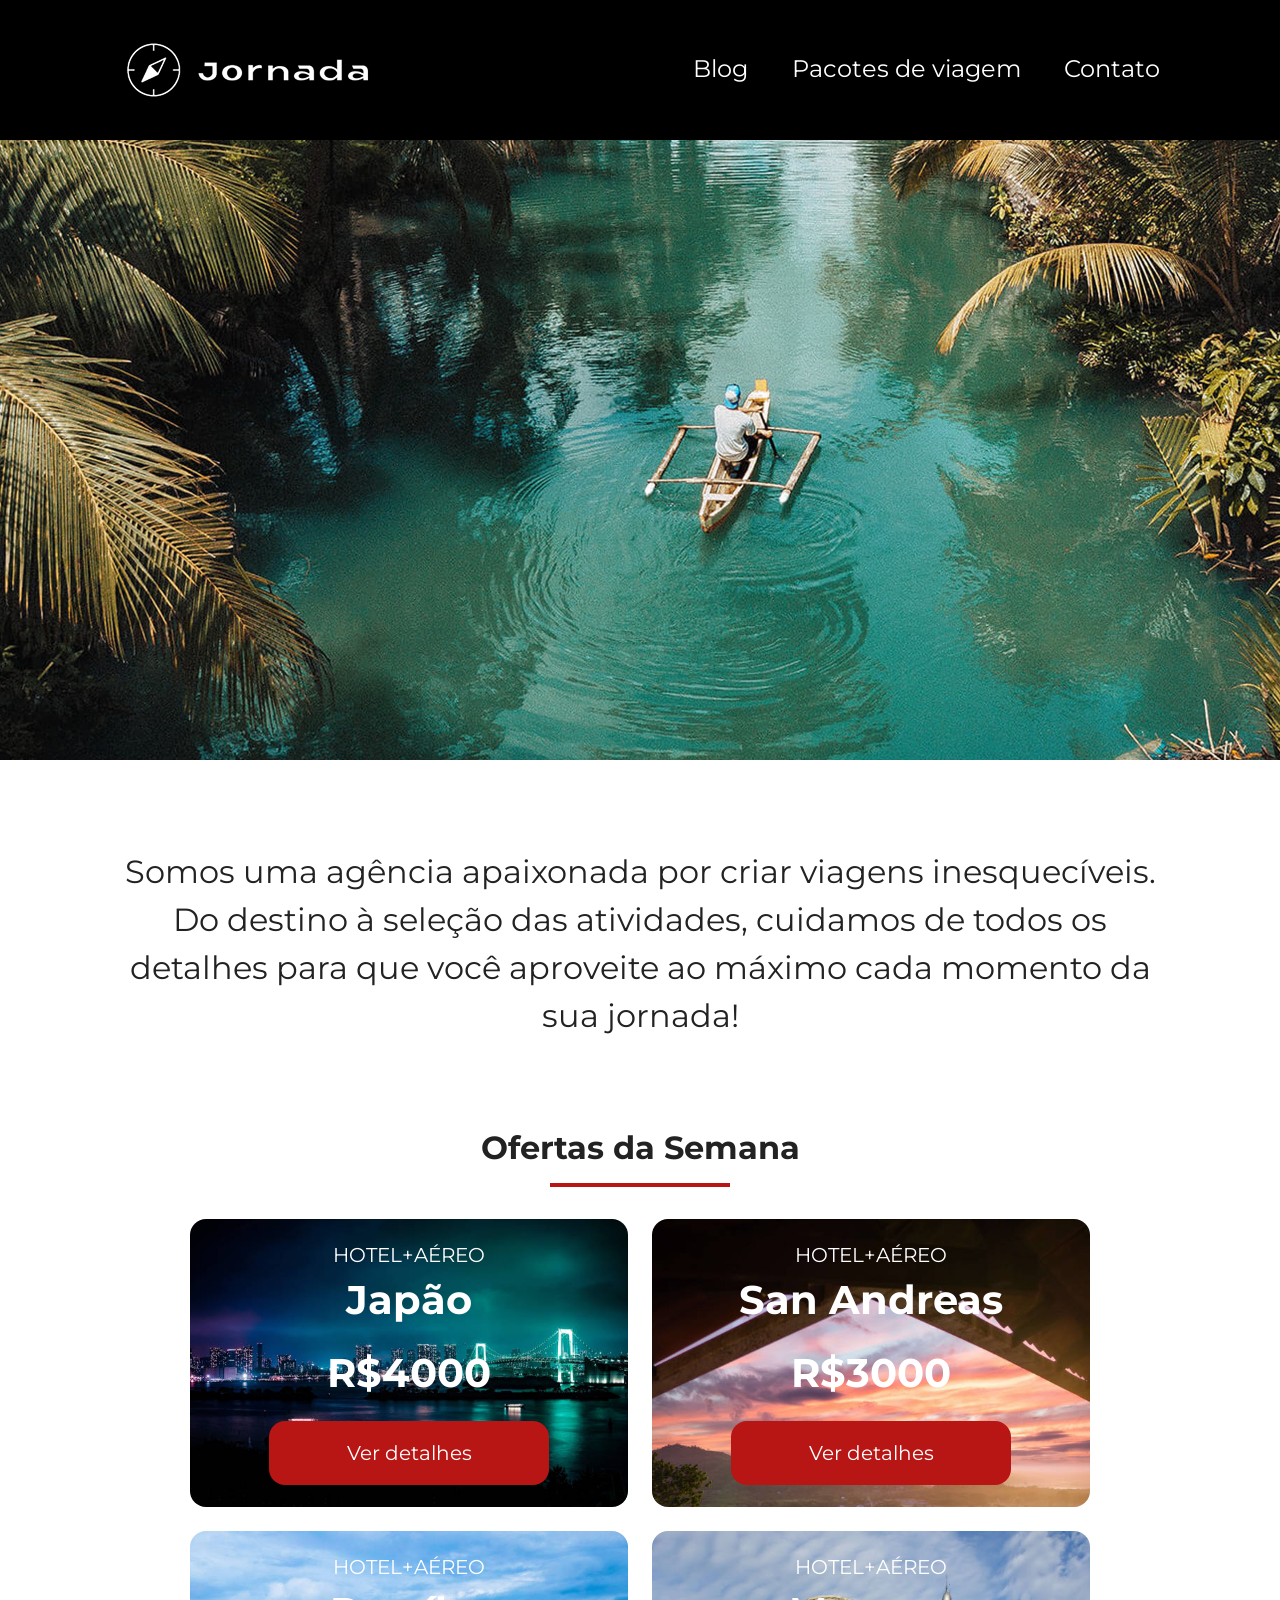
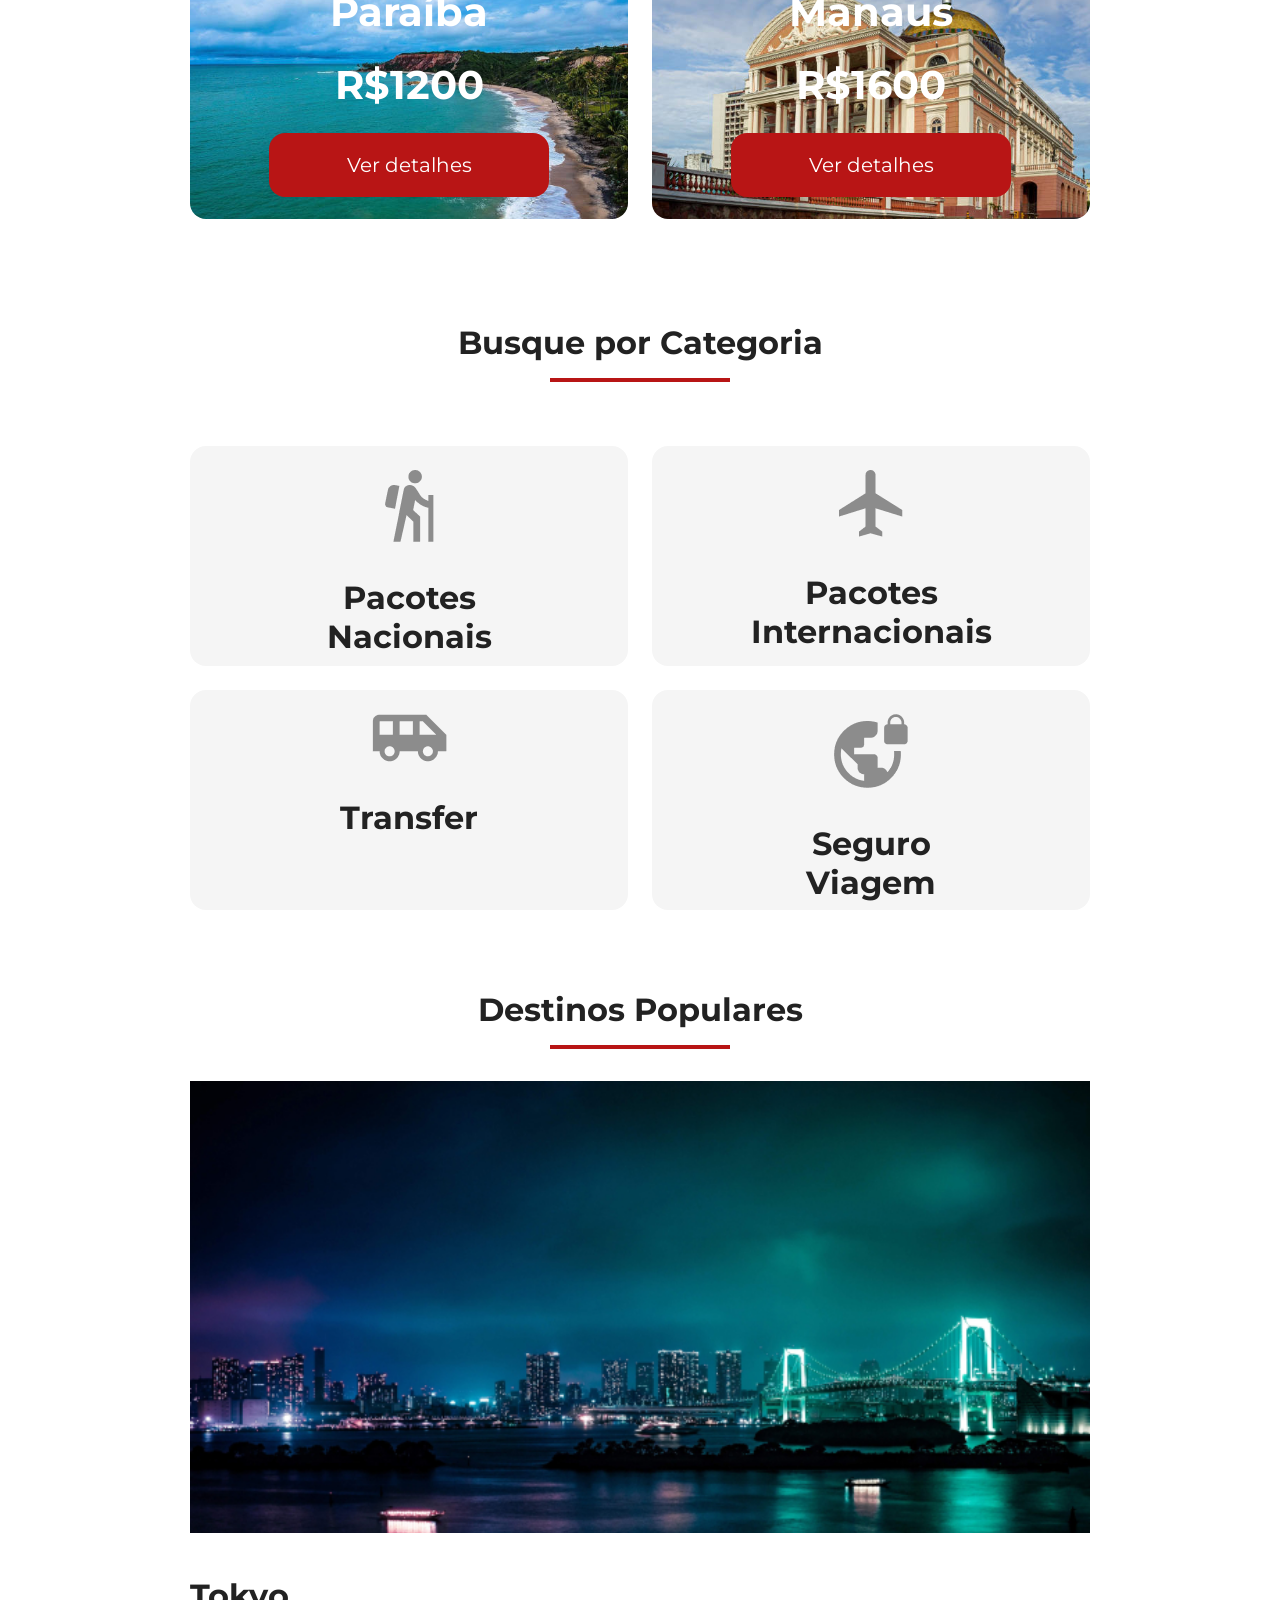
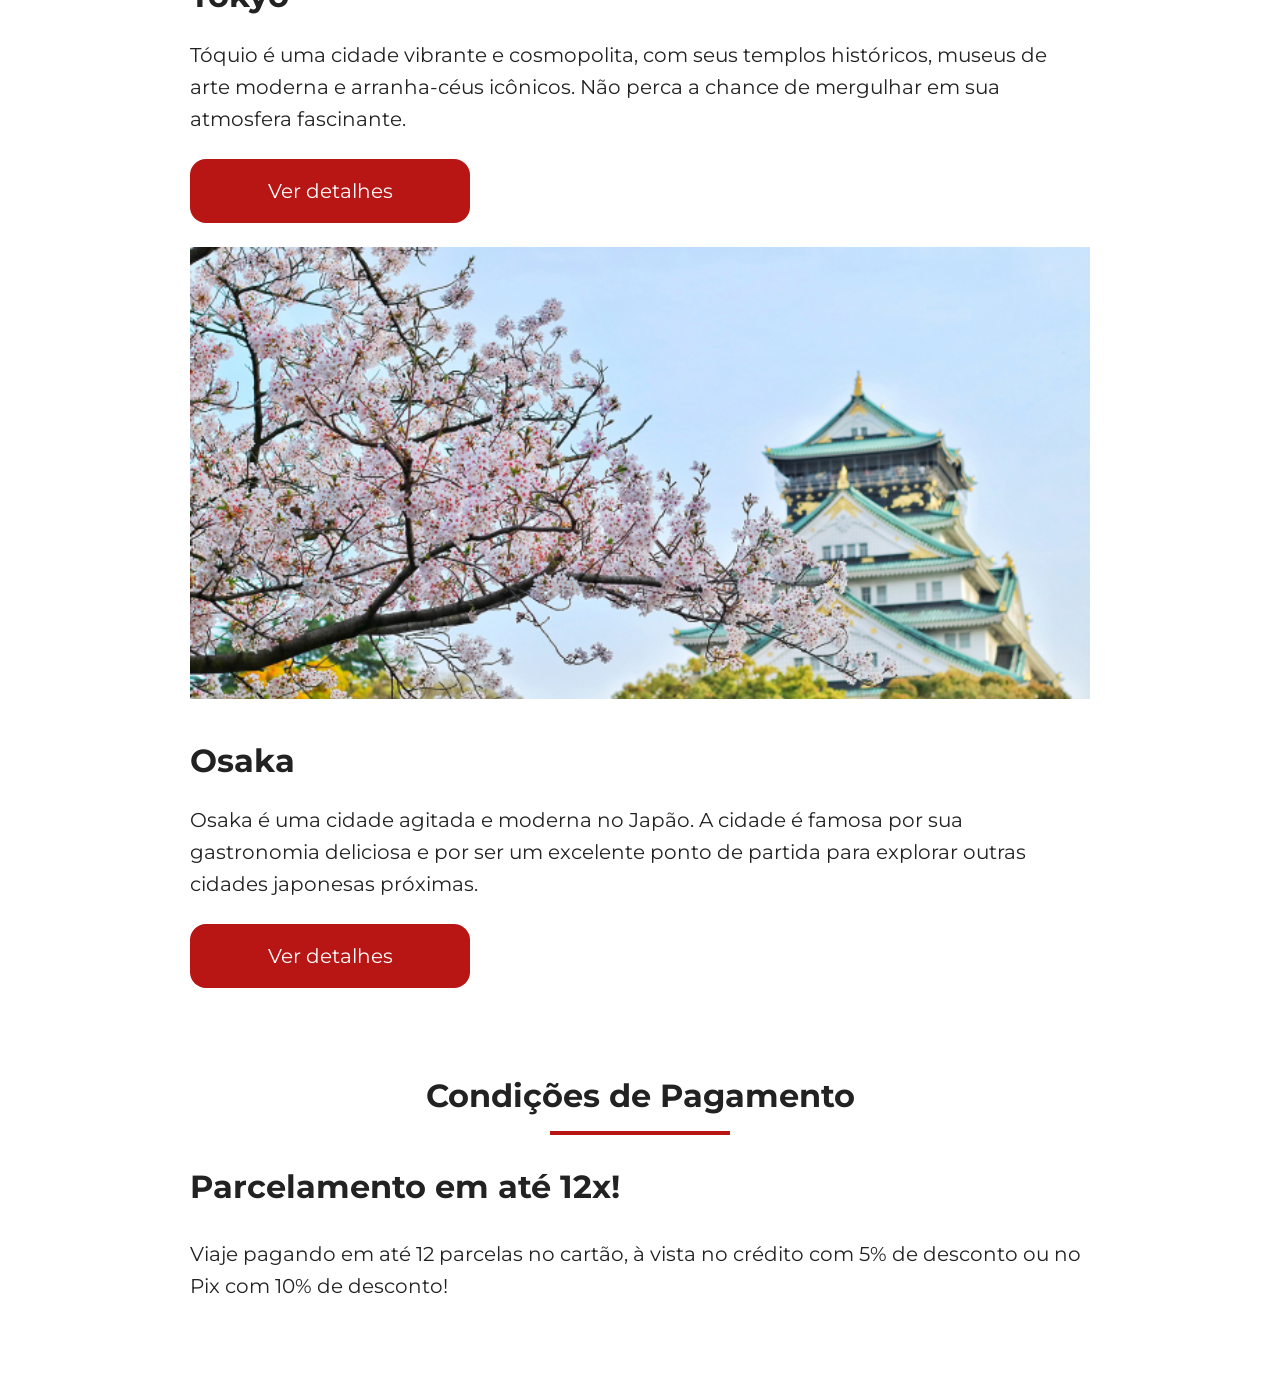
==== index.html @ 2c7a6c92 "adiciona image gallery no css" ====
<!doctype html>
<html lang="pt-BR">
  <head>
    <meta charset="UTF-8" />
    <meta name="viewport" content="width=device-width, initial-scale=1.0" />
    <link rel="stylesheet" href="css/style.css" />
    <title>Jornada Viagens</title>
  </head>
  <body>
    <header class="main-header">
      <a class="logo" href="index.html" title="volta para página inicial">
        <img
          class="img-mobile"
          src="img/bussula-jornada-branca.png"
          alt="Bussula do logo Jornada Viagens na cor branca"
        />
        <img
          class="img-desktop"
          src="img/bussula-texto-jornada-branca.png"
          alt="Logo Jornada Viagens na cor branca"
        />
      </a>
      <div class="navegation-menu">
        <label for="menu">
          <img src="img/menu.png" alt="menu" />
        </label>
        <input type="checkbox" id="menu" hidden />
        <nav>
          <ul class="list-links">
            <li>
              <a href="Blog.html" target="_blank" title="Acessar Blog">Blog</a>
            </li>
            <li>
              <a
                href="Pacotes.html"
                target="_blank"
                title="Acessar Pacotes de viagem"
                >Pacotes de viagem</a
              >
            </li>
            <li>
              <a href="Contato.html" target="_blank" title="Acessar Contato"
                >Contato</a
              >
            </li>
          </ul>
        </nav>
      </div>
    </header>
    <section class="hero">
      <div class="hero-img"></div>
      <h2>
        Somos uma agência apaixonada por criar viagens inesquecíveis. Do destino à seleção das atividades, cuidamos de todos os detalhes para que você aproveite ao máximo cada momento da sua jornada!
      </h2>
    </section>
    <section class="offers">
      <div class="section-title">
        <h2>Ofertas da Semana</h2>
        <hr />
      </div>
      <div class="offers-cards">
       <article class="card japao">
          <header>
            <p>HOTEL+AÉREO</p>
            <h3>Japão <br> 
              <span>R$4000</span>
            </h3>
          </header>
          <footer>
            <a href="#" class="button">Ver detalhes</a>
          </footer>
        </article> <article class="card san-andreas">
          <header>
            <p>HOTEL+AÉREO</p>
            <h3>San Andreas <br> 
              <span>R$3000</span>
            </h3>
          </header>  
          <footer>
            <a href="#" class="button">Ver detalhes</a>
          </footer>
        </article>

        <article class="card paraiba">
          <header>
            <p>HOTEL+AÉREO</p>
            <h3>Paraíba <br> 
              <span>R$1200</span>
            </h3>
          </header>
          <footer>
            <a href="#" class="button">Ver detalhes</a>
          </footer>
        </article>

        <article class="card manaus">  
          <header>
            <p>HOTEL+AÉREO</p>
            <h3>Manaus <br> 
              <span>R$1600</span>
            </h3>
          </header>
          <footer>
            <a href="#" class="button">Ver detalhes</a>
          </footer>
        </article>
      </div>
    </section>
    <section class="categories">
      <div class="section-title">
        <h2>Busque por Categoria</h2>
        <hr />
      </div>
      <div class="categories-cards">
        <a class="card" href="#" target="_blank" title="Busque pela categoria pacotes nacionais">
          <img src="img/icone-caminhada.png" alt="icone de uma pessoa fazendo caminhada" />
          <h3 class="content-title">Pacotes <br /> Nacionais</h3>
        </a>
        
        <a class="card" href="#" target="_blank" title="Busque pela categoria pacotes internacionais">
          <img src="img/ícone - aviao.png" alt="icone de um avião" />
          <h3 class="content-title">Pacotes <br /> Internacionais</h3>
        </a>

        <a class="card" href="#" target="_blank" title="Busque pela categoria de Transfer">
          <img src="img/icone-onibus.png" alt="icone de um onibus" />
          <h3 class="content-title">Transfer</h3>
        </a>

        <a class="card" href="#" target="_blank" title="Busque pela categoria de Seguro Viagem">
          <img src="img/icone-planeta.png" alt="icone de um planeta" />
          <h3 class="content-title">Seguro <br /> Viagem</h3>
        </a>
   
      </div>
    </section>
    <section class="destinations">
      <div class="section-title">
        <h2>Destinos Populares</h2>
        <hr />
      </div>
      <div class="destination-items">
        <article class="item tokyo">
          <header>
            <div class="img-item"></div>
            <h4 class="content-title">Tokyo</h4>
          </header>
          <p class="content-text">Tóquio é uma cidade vibrante e cosmopolita, com seus templos históricos, museus de arte moderna e arranha-céus icônicos. Não perca a chance de mergulhar em sua atmosfera fascinante.</p>
          <footer>
            <a href="#" class="button" target="_blank" title="Veja mais detalhes do destino Tokyo">Ver detalhes</a>
          </footer>
        </article>
        <article class="item osaka">
          <header>
            <div class="img-item"></div>
            <h4 class="content-title">Osaka</h4>
          </header>
          <p class="content-text">Osaka é uma cidade agitada e moderna no Japão. A cidade é famosa por sua gastronomia deliciosa e por ser um excelente ponto de partida para explorar outras cidades japonesas próximas.</p>
          <footer>
            <a href="#" class="button" target="_blank" title="Veja mais detalhes do destino Osaka">Ver detalhes</a>
          </footer>
        </article>
      </div>
    </section>
    <section class="Payments">
      <div class="section-title">
        <h2>Condições de Pagamento</h2>
        <hr />
      </div>
      <div class="text-content">
        <h3 class="content-title">Parcelamento em até 12x!</h3>
        <p class="content-text">Viaje pagando em até 12 parcelas no cartão, à vista no crédito com 5% de desconto ou no Pix com 10% de desconto! </p>
      </div>
      <div class="image-gallery">
        <div class="image bag"></div>
        <div class="image passport"></div>
        <div class="image person colspan-2"></div>
      </div>
    </section>
  </body>
</html>
---- css/style.css ----
@import url(global.css);
@import url(header.css);
@import url(hero.css);
@import url(offers.css);
@import url(categories.css);
@import url(destinations.css);
@import url(Payments.css);
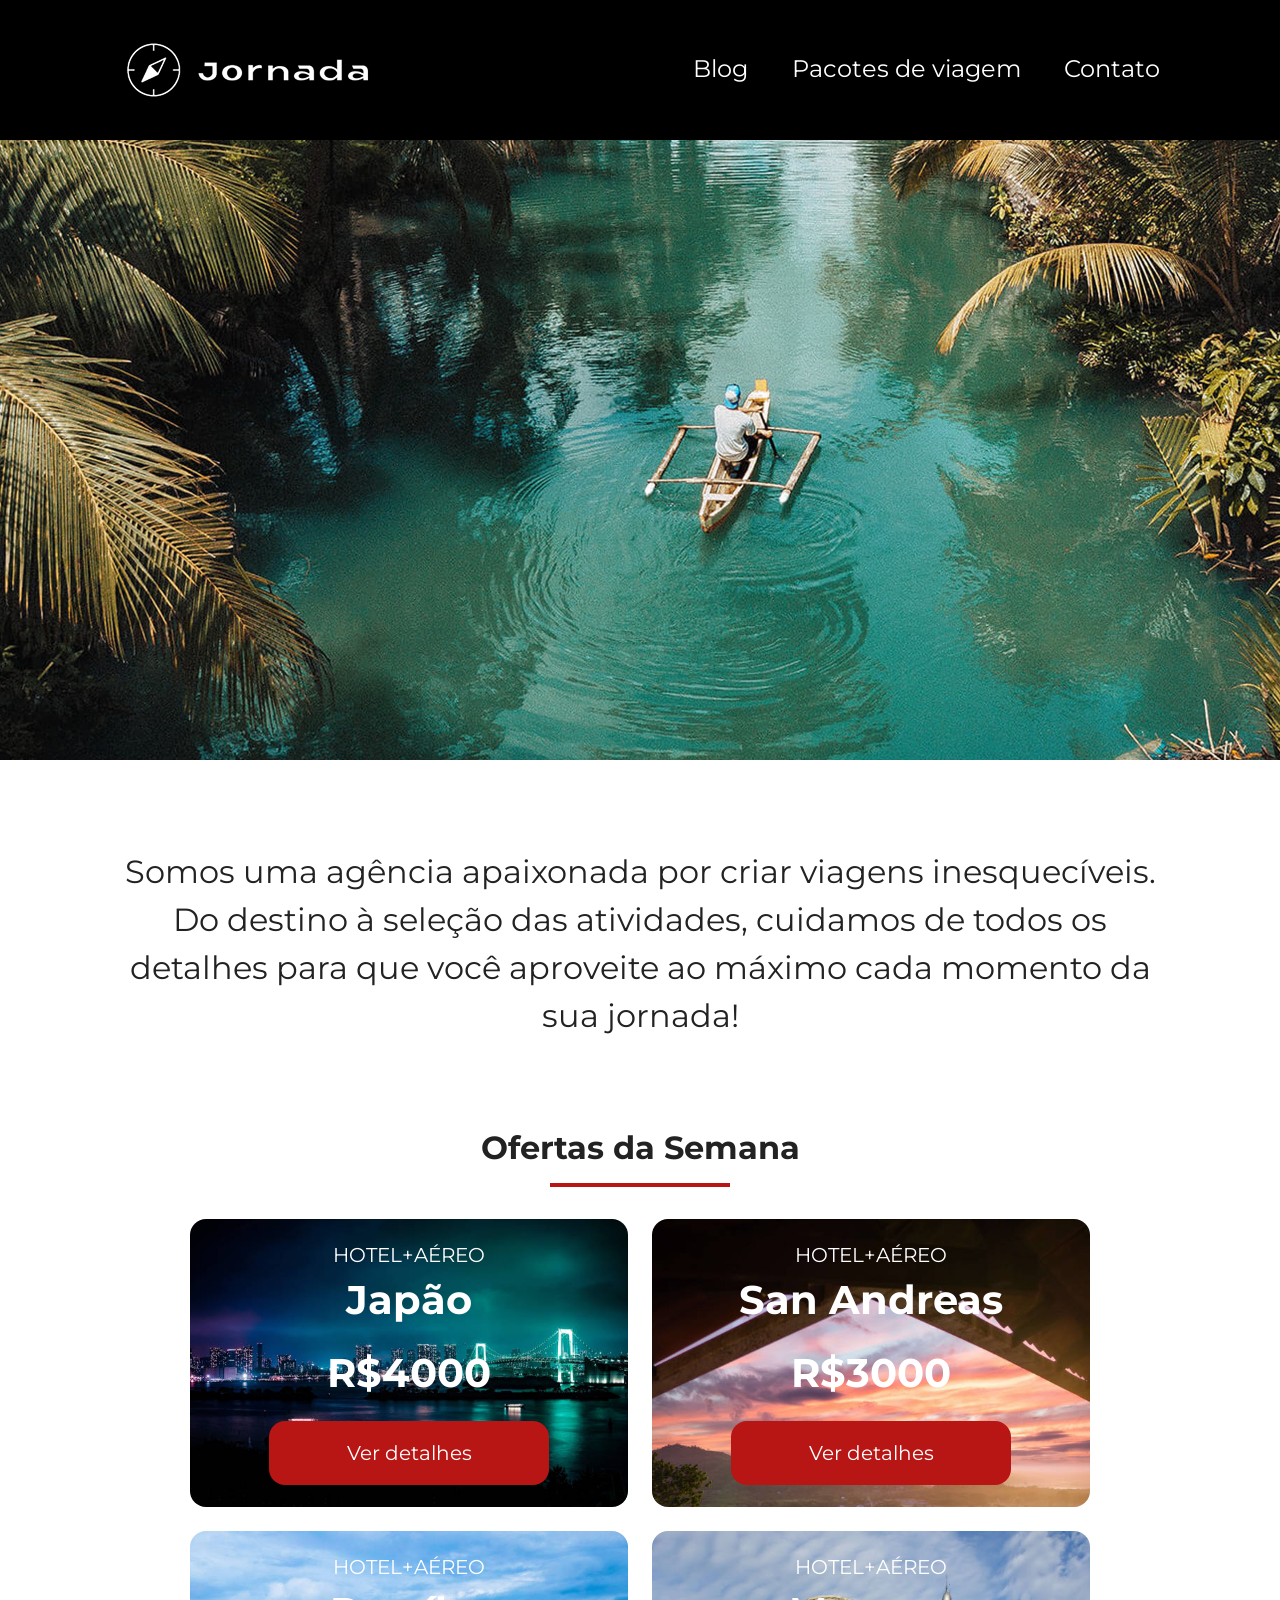
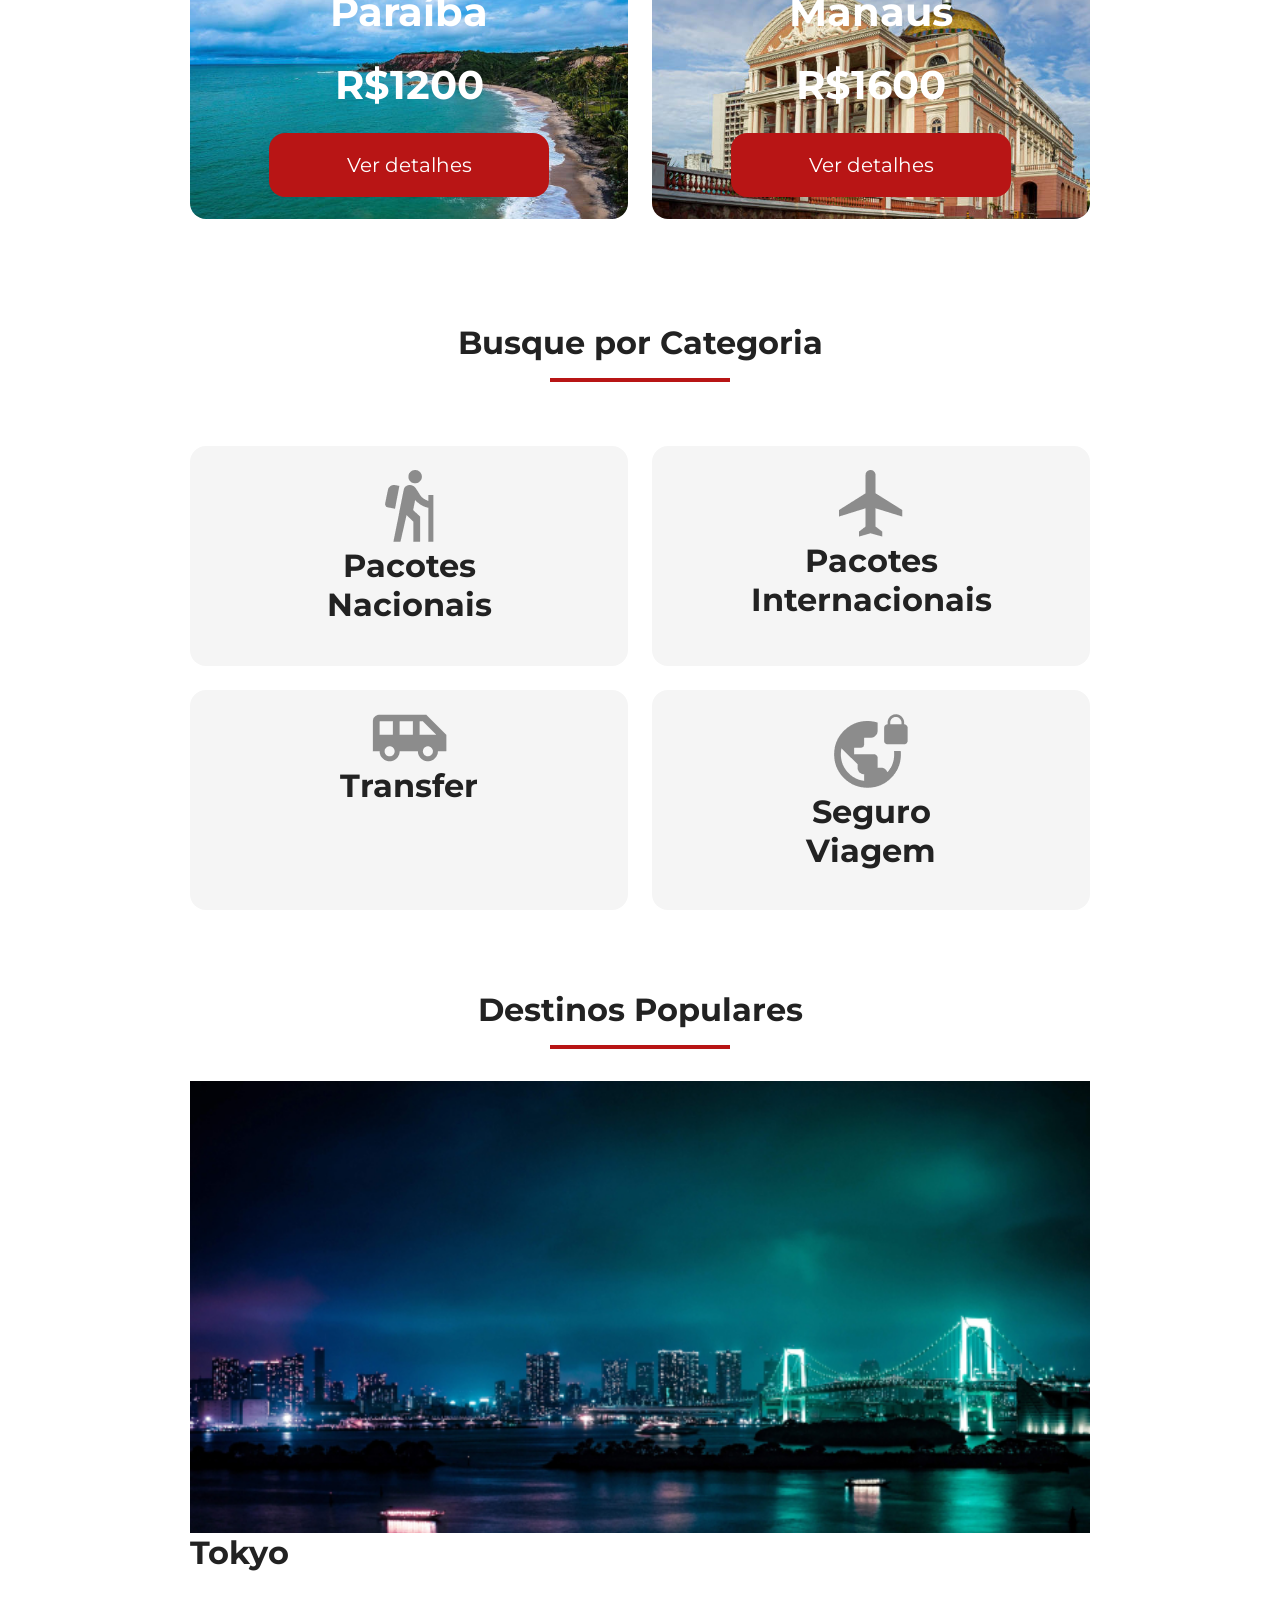
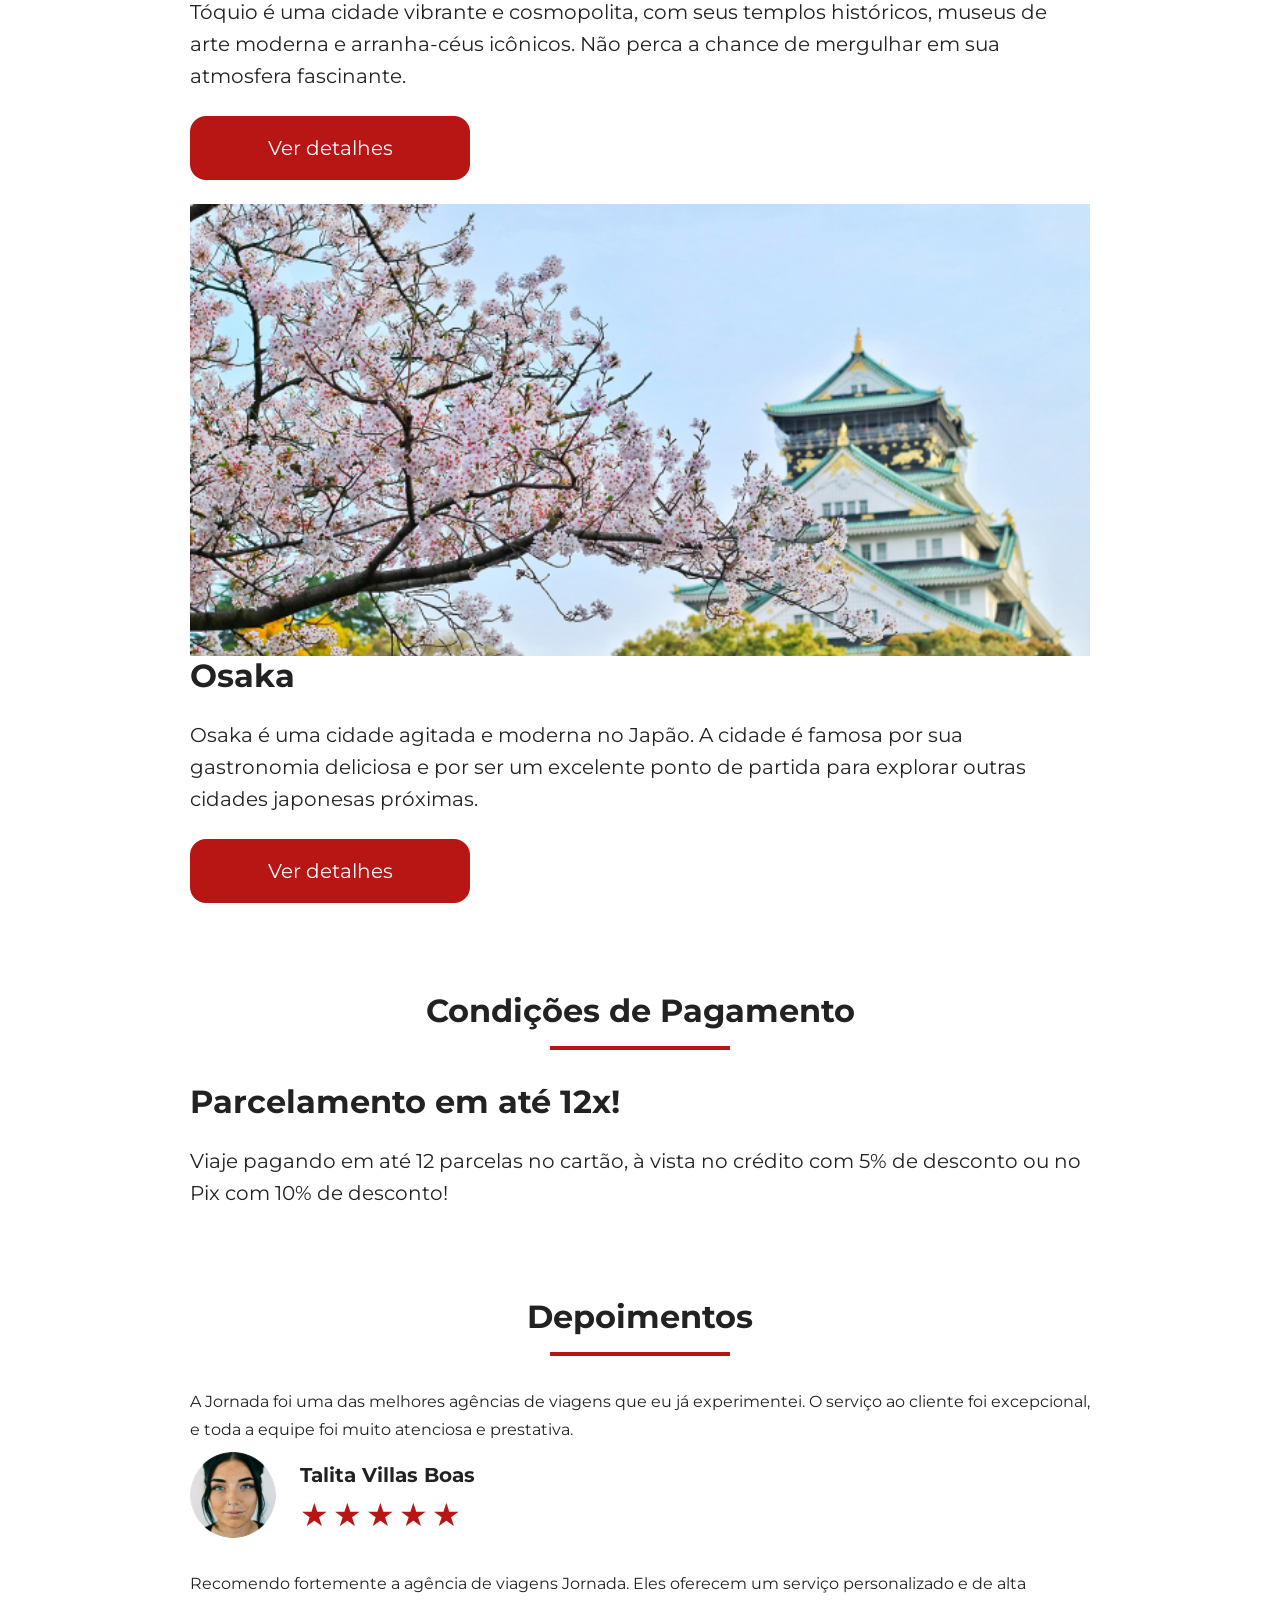
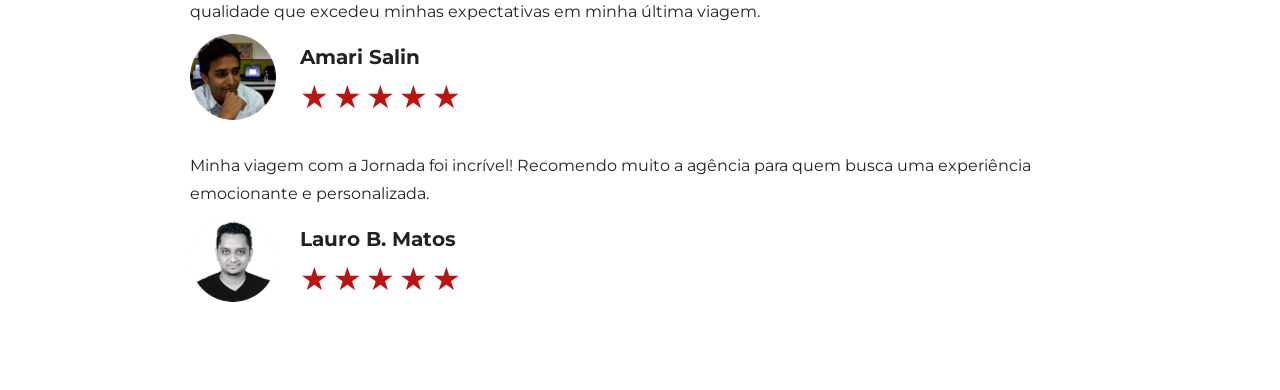
==== commit 69cf1f11: "finaliza estilo do mobile" ====
--- a/index.html
+++ b/index.html
@@ -50,7 +50,9 @@
     <section class="hero">
       <div class="hero-img"></div>
       <h2>
-        Somos uma agência apaixonada por criar viagens inesquecíveis. Do destino à seleção das atividades, cuidamos de todos os detalhes para que você aproveite ao máximo cada momento da sua jornada!
+        Somos uma agência apaixonada por criar viagens inesquecíveis. Do destino
+        à seleção das atividades, cuidamos de todos os detalhes para que você
+        aproveite ao máximo cada momento da sua jornada!
       </h2>
     </section>
     <section class="offers">
@@ -59,23 +61,26 @@
         <hr />
       </div>
       <div class="offers-cards">
-       <article class="card japao">
+        <article class="card japao">
           <header>
             <p>HOTEL+AÉREO</p>
-            <h3>Japão <br> 
+            <h3>
+              Japão <br />
               <span>R$4000</span>
             </h3>
           </header>
           <footer>
             <a href="#" class="button">Ver detalhes</a>
           </footer>
-        </article> <article class="card san-andreas">
+        </article>
+        <article class="card san-andreas">
           <header>
             <p>HOTEL+AÉREO</p>
-            <h3>San Andreas <br> 
+            <h3>
+              San Andreas <br />
               <span>R$3000</span>
             </h3>
-          </header>  
+          </header>
           <footer>
             <a href="#" class="button">Ver detalhes</a>
           </footer>
@@ -84,7 +89,8 @@
         <article class="card paraiba">
           <header>
             <p>HOTEL+AÉREO</p>
-            <h3>Paraíba <br> 
+            <h3>
+              Paraíba <br />
               <span>R$1200</span>
             </h3>
           </header>
@@ -93,10 +99,11 @@
           </footer>
         </article>
 
-        <article class="card manaus">  
+        <article class="card manaus">
           <header>
             <p>HOTEL+AÉREO</p>
-            <h3>Manaus <br> 
+            <h3>
+              Manaus <br />
               <span>R$1600</span>
             </h3>
           </header>
@@ -112,26 +119,57 @@
         <hr />
       </div>
       <div class="categories-cards">
-        <a class="card" href="#" target="_blank" title="Busque pela categoria pacotes nacionais">
-          <img src="img/icone-caminhada.png" alt="icone de uma pessoa fazendo caminhada" />
-          <h3 class="content-title">Pacotes <br /> Nacionais</h3>
+        <a
+          class="card"
+          href="#"
+          target="_blank"
+          title="Busque pela categoria pacotes nacionais"
+        >
+          <img
+            src="img/icone-caminhada.png"
+            alt="icone de uma pessoa fazendo caminhada"
+          />
+          <h3 class="content-title">
+            Pacotes <br />
+            Nacionais
+          </h3>
         </a>
-        
-        <a class="card" href="#" target="_blank" title="Busque pela categoria pacotes internacionais">
+
+        <a
+          class="card"
+          href="#"
+          target="_blank"
+          title="Busque pela categoria pacotes internacionais"
+        >
           <img src="img/ícone - aviao.png" alt="icone de um avião" />
-          <h3 class="content-title">Pacotes <br /> Internacionais</h3>
+          <h3 class="content-title">
+            Pacotes <br />
+            Internacionais
+          </h3>
         </a>
 
-        <a class="card" href="#" target="_blank" title="Busque pela categoria de Transfer">
+        <a
+          class="card"
+          href="#"
+          target="_blank"
+          title="Busque pela categoria de Transfer"
+        >
           <img src="img/icone-onibus.png" alt="icone de um onibus" />
           <h3 class="content-title">Transfer</h3>
         </a>
 
-        <a class="card" href="#" target="_blank" title="Busque pela categoria de Seguro Viagem">
+        <a
+          class="card"
+          href="#"
+          target="_blank"
+          title="Busque pela categoria de Seguro Viagem"
+        >
           <img src="img/icone-planeta.png" alt="icone de um planeta" />
-          <h3 class="content-title">Seguro <br /> Viagem</h3>
+          <h3 class="content-title">
+            Seguro <br />
+            Viagem
+          </h3>
         </a>
-   
       </div>
     </section>
     <section class="destinations">
@@ -145,9 +183,19 @@
             <div class="img-item"></div>
             <h4 class="content-title">Tokyo</h4>
           </header>
-          <p class="content-text">Tóquio é uma cidade vibrante e cosmopolita, com seus templos históricos, museus de arte moderna e arranha-céus icônicos. Não perca a chance de mergulhar em sua atmosfera fascinante.</p>
-          <footer>
-            <a href="#" class="button" target="_blank" title="Veja mais detalhes do destino Tokyo">Ver detalhes</a>
+          <p class="content-text">
+            Tóquio é uma cidade vibrante e cosmopolita, com seus templos
+            históricos, museus de arte moderna e arranha-céus icônicos. Não
+            perca a chance de mergulhar em sua atmosfera fascinante.
+          </p>
+          <footer>
+            <a
+              href="#"
+              class="button"
+              target="_blank"
+              title="Veja mais detalhes do destino Tokyo"
+              >Ver detalhes</a
+            >
           </footer>
         </article>
         <article class="item osaka">
@@ -155,26 +203,103 @@
             <div class="img-item"></div>
             <h4 class="content-title">Osaka</h4>
           </header>
-          <p class="content-text">Osaka é uma cidade agitada e moderna no Japão. A cidade é famosa por sua gastronomia deliciosa e por ser um excelente ponto de partida para explorar outras cidades japonesas próximas.</p>
-          <footer>
-            <a href="#" class="button" target="_blank" title="Veja mais detalhes do destino Osaka">Ver detalhes</a>
-          </footer>
-        </article>
-      </div>
-    </section>
-    <section class="Payments">
+          <p class="content-text">
+            Osaka é uma cidade agitada e moderna no Japão. A cidade é famosa por
+            sua gastronomia deliciosa e por ser um excelente ponto de partida
+            para explorar outras cidades japonesas próximas.
+          </p>
+          <footer>
+            <a
+              href="#"
+              class="button"
+              target="_blank"
+              title="Veja mais detalhes do destino Osaka"
+              >Ver detalhes</a
+            >
+          </footer>
+        </article>
+      </div>
+    </section>
+    <section class="payments">
       <div class="section-title">
         <h2>Condições de Pagamento</h2>
         <hr />
       </div>
-      <div class="text-content">
-        <h3 class="content-title">Parcelamento em até 12x!</h3>
-        <p class="content-text">Viaje pagando em até 12 parcelas no cartão, à vista no crédito com 5% de desconto ou no Pix com 10% de desconto! </p>
-      </div>
-      <div class="image-gallery">
-        <div class="image bag"></div>
-        <div class="image passport"></div>
-        <div class="image person colspan-2"></div>
+      <div class="content-container">
+        <div class="text-content">
+          <h3 class="content-title">Parcelamento em até 12x!</h3>
+          <p class="content-text">
+            Viaje pagando em até 12 parcelas no cartão, à vista no crédito com
+            5% de desconto ou no Pix com 10% de desconto!
+          </p>
+        </div>
+        <div class="image-gallery">
+          <div class="image bag"></div>
+          <div class="image passport"></div>
+          <div class="image person colspan-2"></div>
+        </div>
+      </div>
+    </section>
+    <section class="Testimonials">
+      <div class="section-title">
+          <h2>Depoimentos</h2>
+          <hr />
+      </div>
+      <div class="testimonial-container">
+        <article>
+          <header>
+            <p>A Jornada foi uma das melhores agências de viagens que eu já experimentei. O serviço ao cliente foi excepcional, e toda a equipe foi muito atenciosa e prestativa.</p>
+          </header>
+          <footer>
+            <img src="img/avatar-talita.png" alt="imagem de perfil da cliente Talita Villas Boas">
+            <div class="profile-content">
+              <h4>Talita Villas Boas</h4>
+              <div class="rating">
+                <span class="star">★</span>
+                <span class="star">★</span>
+                <span class="star">★</span>
+                <span class="star">★</span>
+                <span class="star">★</span>
+              </div>
+            </div>
+          </footer>
+        </article>
+        <article>
+          <header>
+            <p>Recomendo fortemente a agência de viagens Jornada. Eles oferecem um serviço personalizado e de alta qualidade que excedeu minhas expectativas em minha última viagem.</p>
+          </header>
+          <footer>
+            <img src="img/avatar-amari.png" alt="imagem de perfil da cliente Amari Salin">
+            <div class="profile-content">
+              <h4>Amari Salin</h4>
+              <div class="rating">
+                <span class="star">★</span>
+                <span class="star">★</span>
+                <span class="star">★</span>
+                <span class="star">★</span>
+                <span class="star">★</span>
+              </div>
+            </div>
+          </footer>
+        </article>
+        <article>
+          <header>
+            <p>Minha viagem com a Jornada foi incrível! Recomendo muito a agência para quem busca uma experiência emocionante e personalizada.</p>
+          </header>
+          <footer>
+            <img src="img/avatar-lauro.png" alt="imagem de perfil da cliente Lauro B. Matos">
+            <div class="profile-content">
+              <h4>Lauro B. Matos</h4>
+              <div class="rating">
+                <span class="star">★</span>
+                <span class="star">★</span>
+                <span class="star">★</span>
+                <span class="star">★</span>
+                <span class="star">★</span>
+              </div>
+            </div>
+          </footer>
+        </article>
       </div>
     </section>
   </body>
--- a/css/style.css
+++ b/css/style.css
@@ -4,4 +4,5 @@
 @import url(offers.css);
 @import url(categories.css);
 @import url(destinations.css);
-@import url(Payments.css);+@import url(Payments.css);
+@import url(testimonial.css);
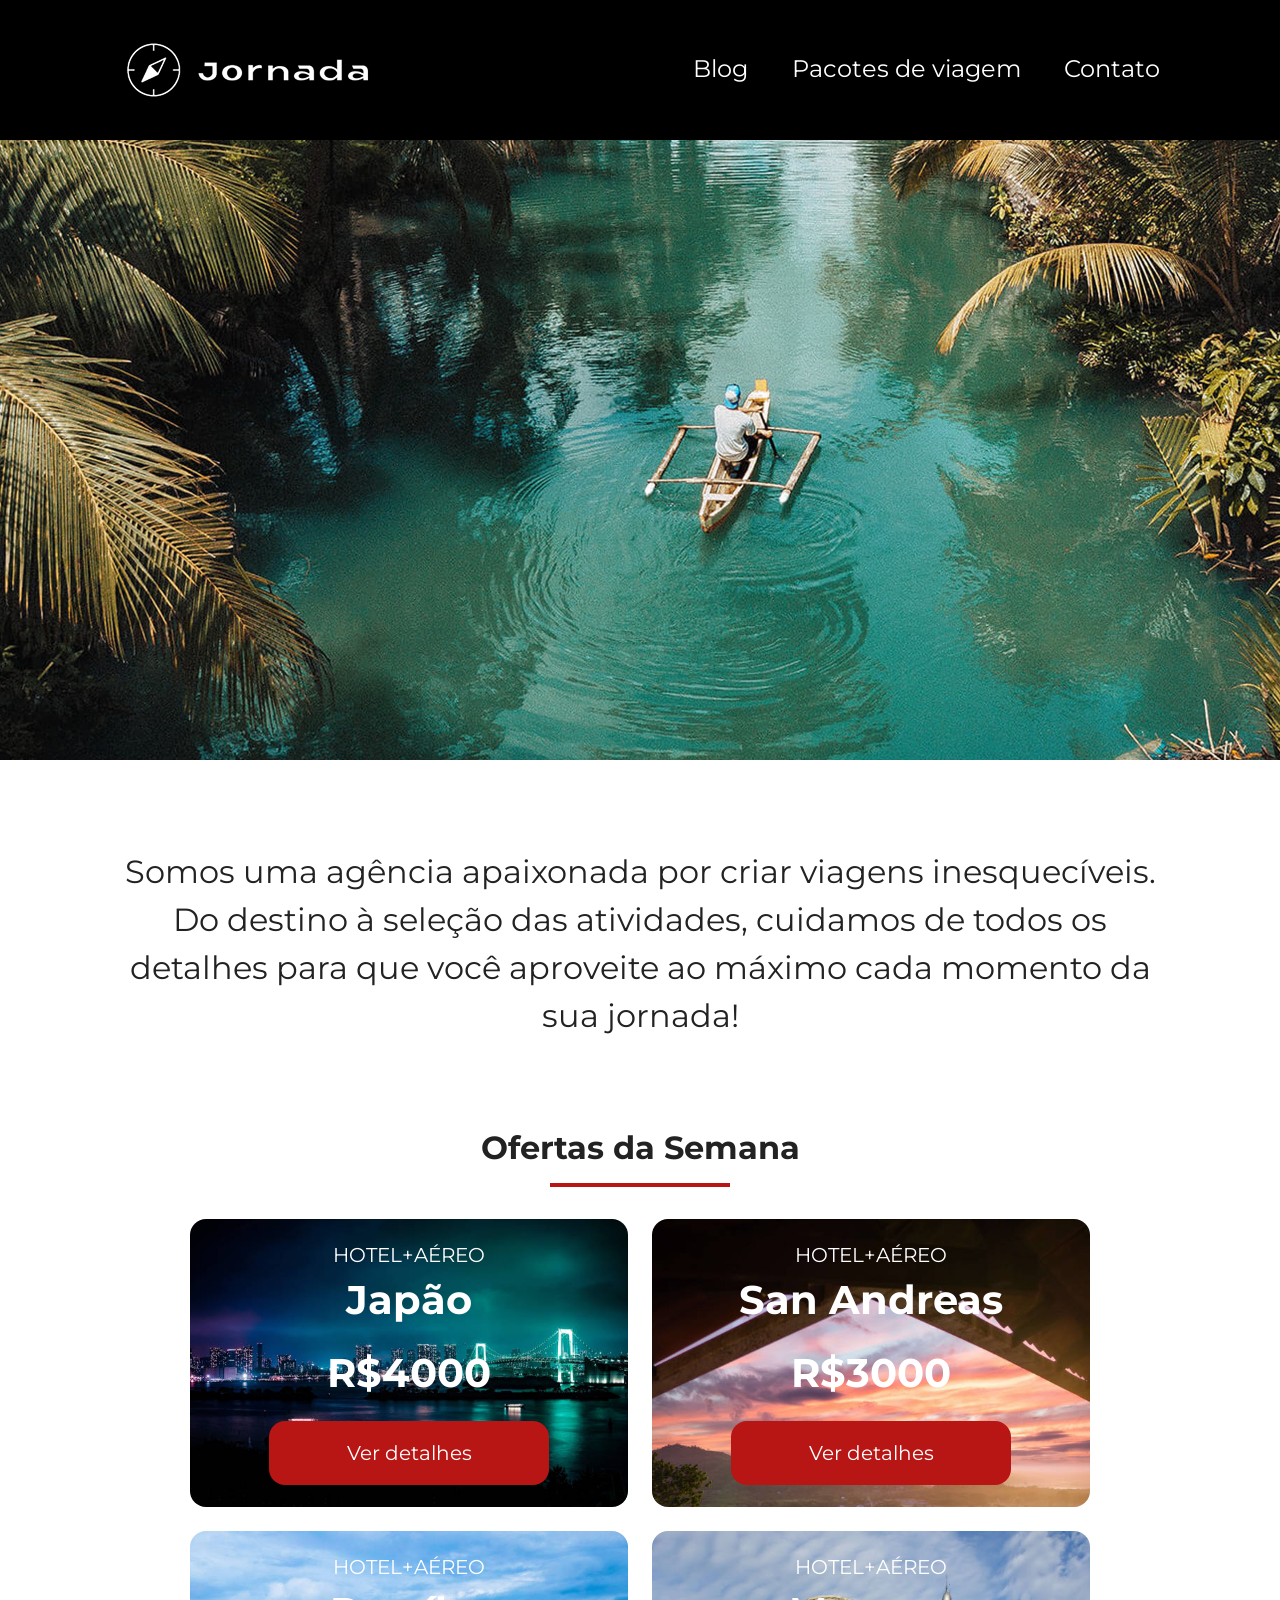
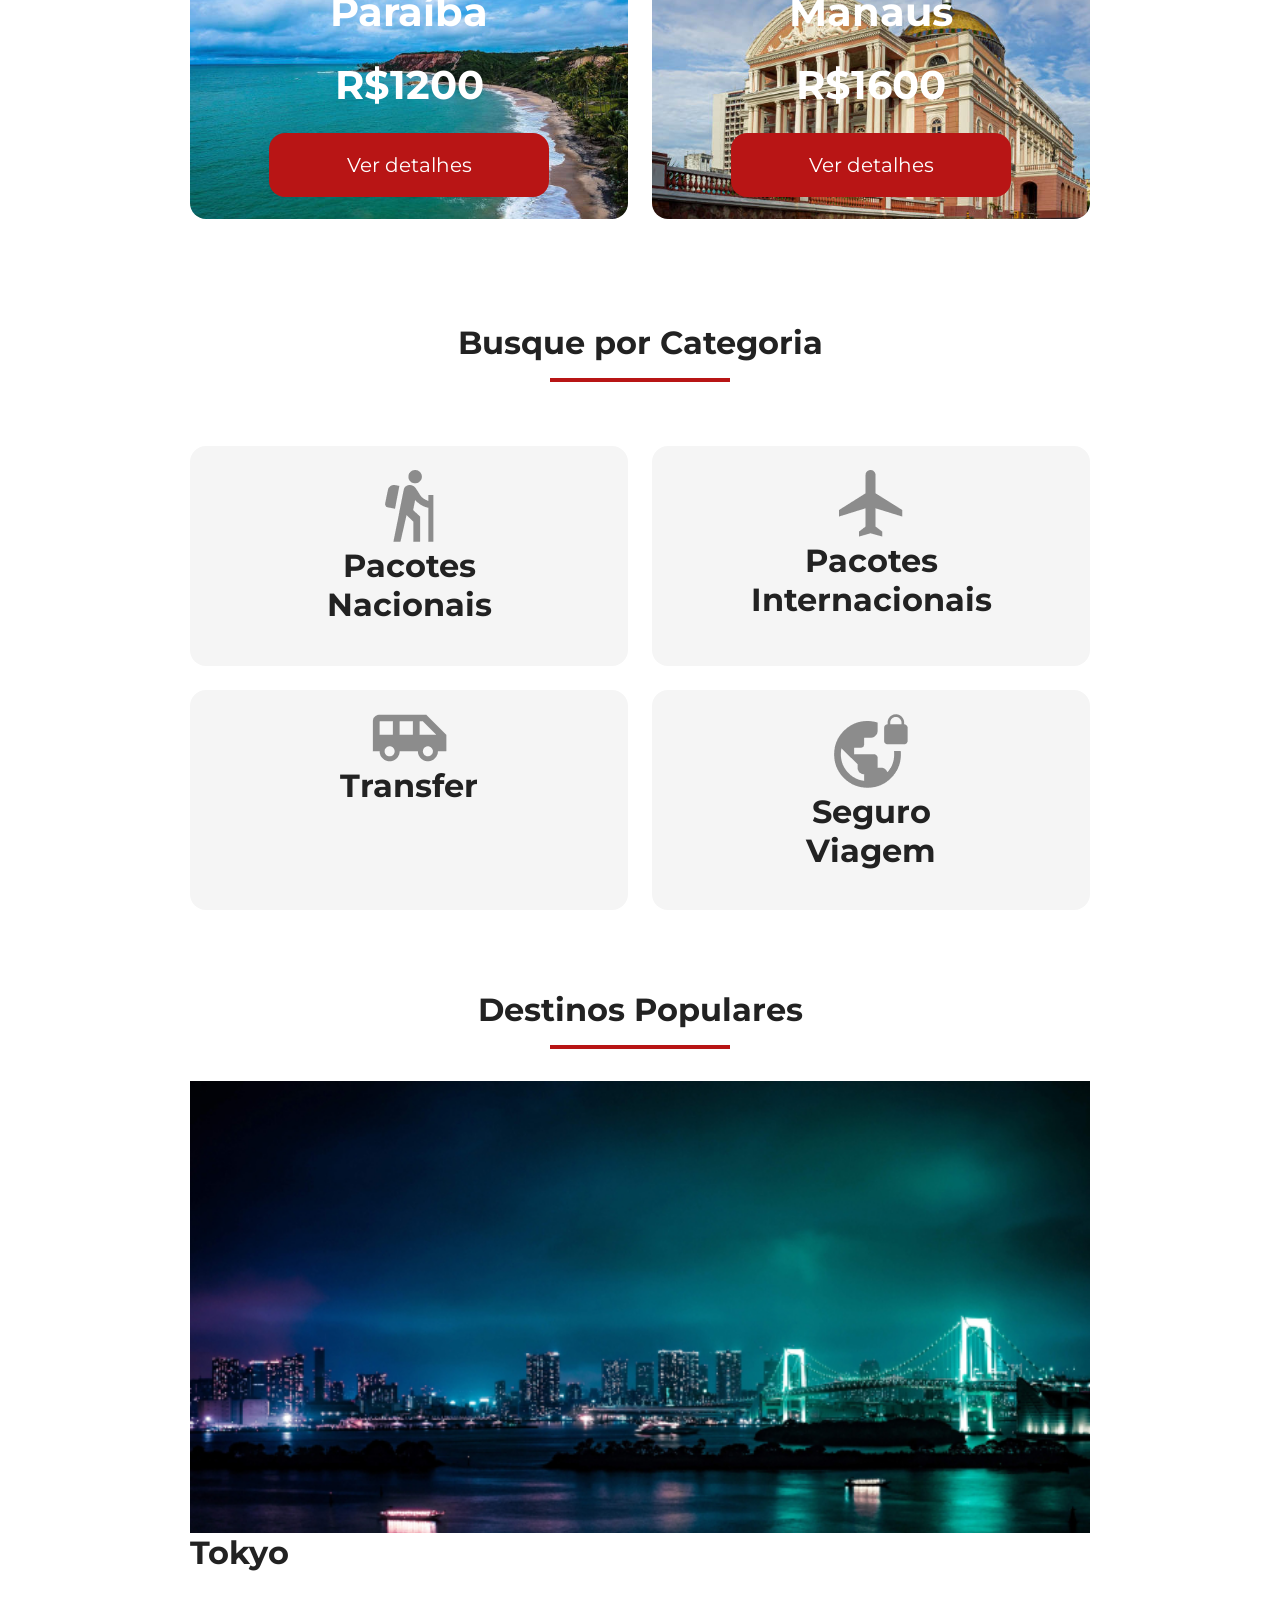
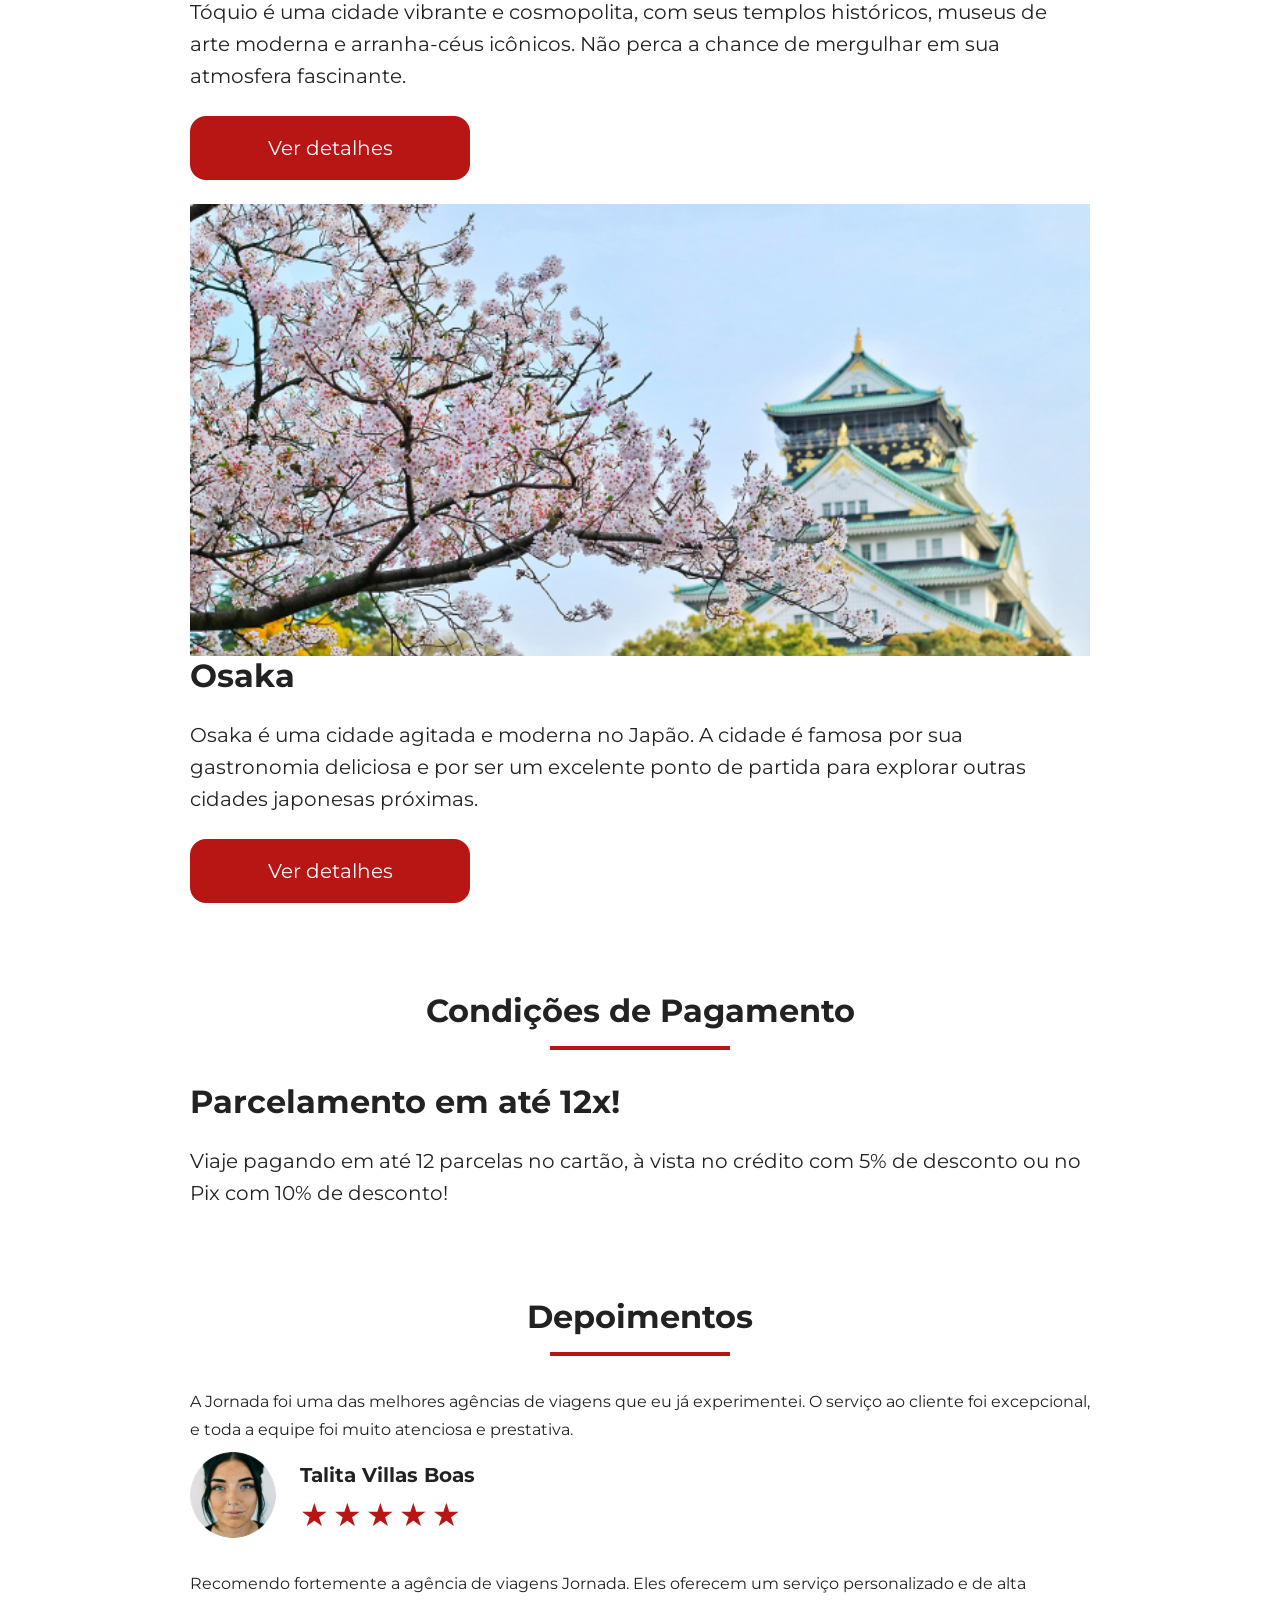
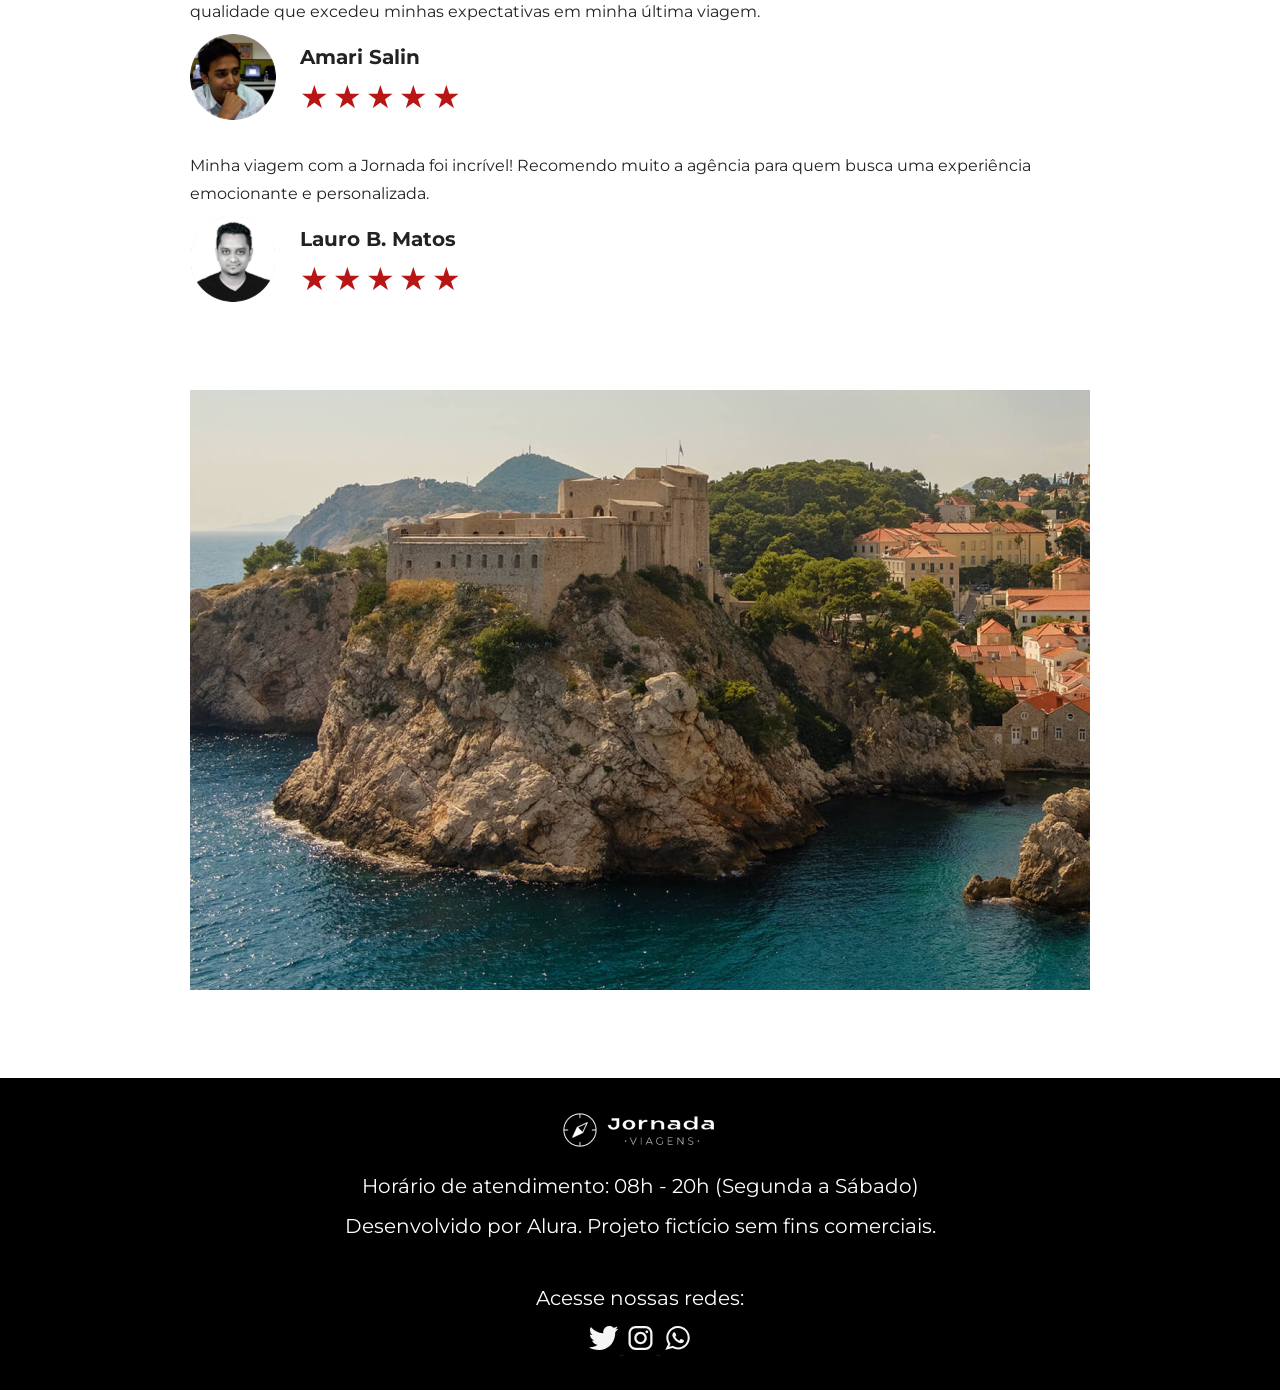
==== commit 7d6bbf37: "adiconando footer" ====
--- a/index.html
+++ b/index.html
@@ -242,16 +242,23 @@
     </section>
     <section class="Testimonials">
       <div class="section-title">
-          <h2>Depoimentos</h2>
-          <hr />
+        <h2>Depoimentos</h2>
+        <hr />
       </div>
       <div class="testimonial-container">
         <article>
           <header>
-            <p>A Jornada foi uma das melhores agências de viagens que eu já experimentei. O serviço ao cliente foi excepcional, e toda a equipe foi muito atenciosa e prestativa.</p>
-          </header>
-          <footer>
-            <img src="img/avatar-talita.png" alt="imagem de perfil da cliente Talita Villas Boas">
+            <p>
+              A Jornada foi uma das melhores agências de viagens que eu já
+              experimentei. O serviço ao cliente foi excepcional, e toda a
+              equipe foi muito atenciosa e prestativa.
+            </p>
+          </header>
+          <footer>
+            <img
+              src="img/avatar-talita.png"
+              alt="imagem de perfil da cliente Talita Villas Boas"
+            />
             <div class="profile-content">
               <h4>Talita Villas Boas</h4>
               <div class="rating">
@@ -266,10 +273,17 @@
         </article>
         <article>
           <header>
-            <p>Recomendo fortemente a agência de viagens Jornada. Eles oferecem um serviço personalizado e de alta qualidade que excedeu minhas expectativas em minha última viagem.</p>
-          </header>
-          <footer>
-            <img src="img/avatar-amari.png" alt="imagem de perfil da cliente Amari Salin">
+            <p>
+              Recomendo fortemente a agência de viagens Jornada. Eles oferecem
+              um serviço personalizado e de alta qualidade que excedeu minhas
+              expectativas em minha última viagem.
+            </p>
+          </header>
+          <footer>
+            <img
+              src="img/avatar-amari.png"
+              alt="imagem de perfil da cliente Amari Salin"
+            />
             <div class="profile-content">
               <h4>Amari Salin</h4>
               <div class="rating">
@@ -284,10 +298,16 @@
         </article>
         <article>
           <header>
-            <p>Minha viagem com a Jornada foi incrível! Recomendo muito a agência para quem busca uma experiência emocionante e personalizada.</p>
-          </header>
-          <footer>
-            <img src="img/avatar-lauro.png" alt="imagem de perfil da cliente Lauro B. Matos">
+            <p>
+              Minha viagem com a Jornada foi incrível! Recomendo muito a agência
+              para quem busca uma experiência emocionante e personalizada.
+            </p>
+          </header>
+          <footer>
+            <img
+              src="img/avatar-lauro.png"
+              alt="imagem de perfil da cliente Lauro B. Matos"
+            />
             <div class="profile-content">
               <h4>Lauro B. Matos</h4>
               <div class="rating">
@@ -302,5 +322,40 @@
         </article>
       </div>
     </section>
+    <section class="bottom-hero">
+      <div class="hero-img"></div>
+    </section>
+    <footer class="main-footer">
+      <div class="footer-content">
+        <img src="img/logo-footer.png" alt="logo completo Jornada Viagens" />
+        <p>Horário de atendimento: 08h - 20h (Segunda a Sábado)</p>
+        <p>Desenvolvido por Alura. Projeto fictício sem fins comerciais.</p>
+      </div>
+      <div class="footer-social">
+        <p>Acesse nossas redes:</p>
+        <a href="#" target="_blank" title="Acesse o Twitter do Jornada Viagens">
+          <img
+            src="img/icone-twitter.svg"
+            alt="ícone do Twitter na cor branca"
+          />
+        </a>
+        <a href="#" target="_blank" title="Acesse o Instagram do Jornada Viagens">
+          <img
+            src="img/icone-instagram.svg"
+            alt="ícone do Instagram na cor branca"
+          />
+        </a>
+        <a
+          href="#"
+          target="_blank"
+          title="Entre em contato através do whatsapp"
+        >
+          <img
+            src="img/icone-whatsapp.svg"
+            alt="ícone do Whatsapp na cor branca"
+          />
+        </a>
+      </div>
+    </footer>
   </body>
 </html>
--- a/css/style.css
+++ b/css/style.css
@@ -5,4 +5,6 @@
 @import url(categories.css);
 @import url(destinations.css);
 @import url(Payments.css);
-@import url(testimonial.css);+@import url(testimonial.css);
+@import url(hero-b.css);
+@import url(footer.css);
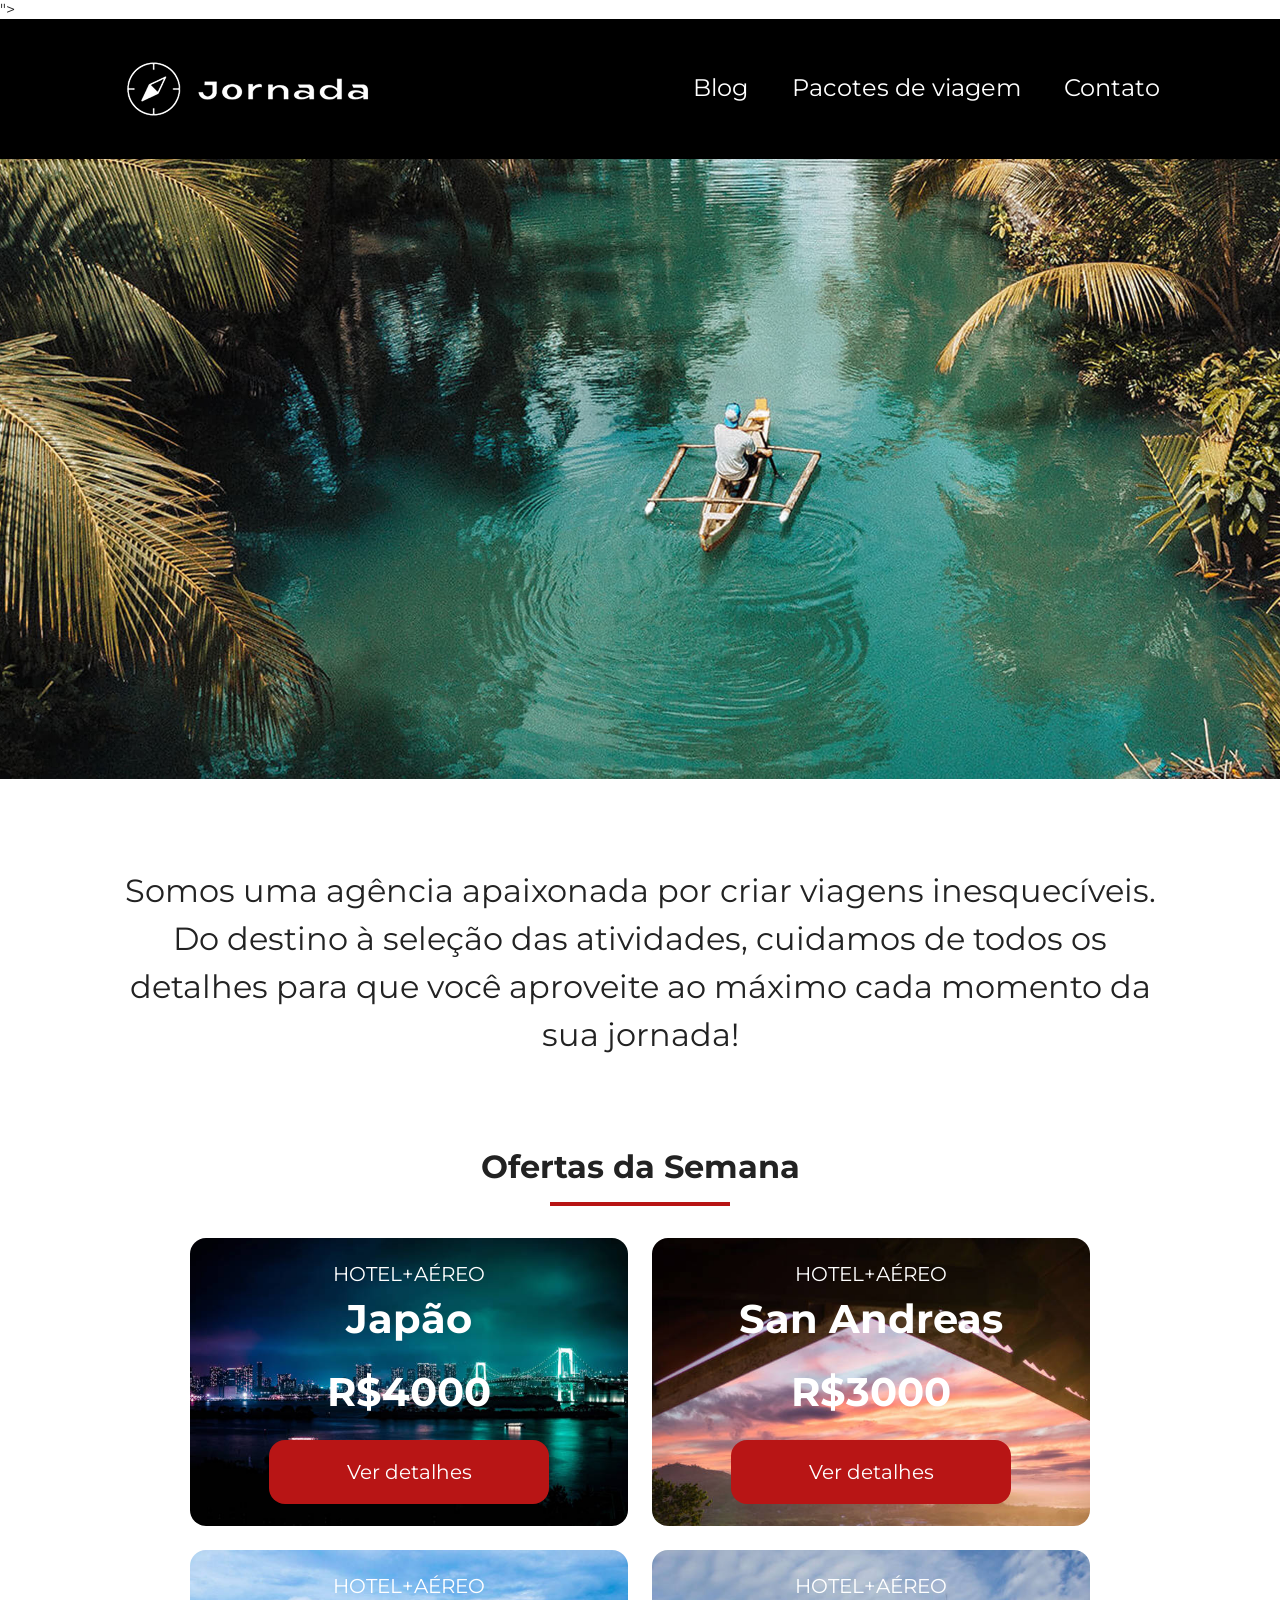
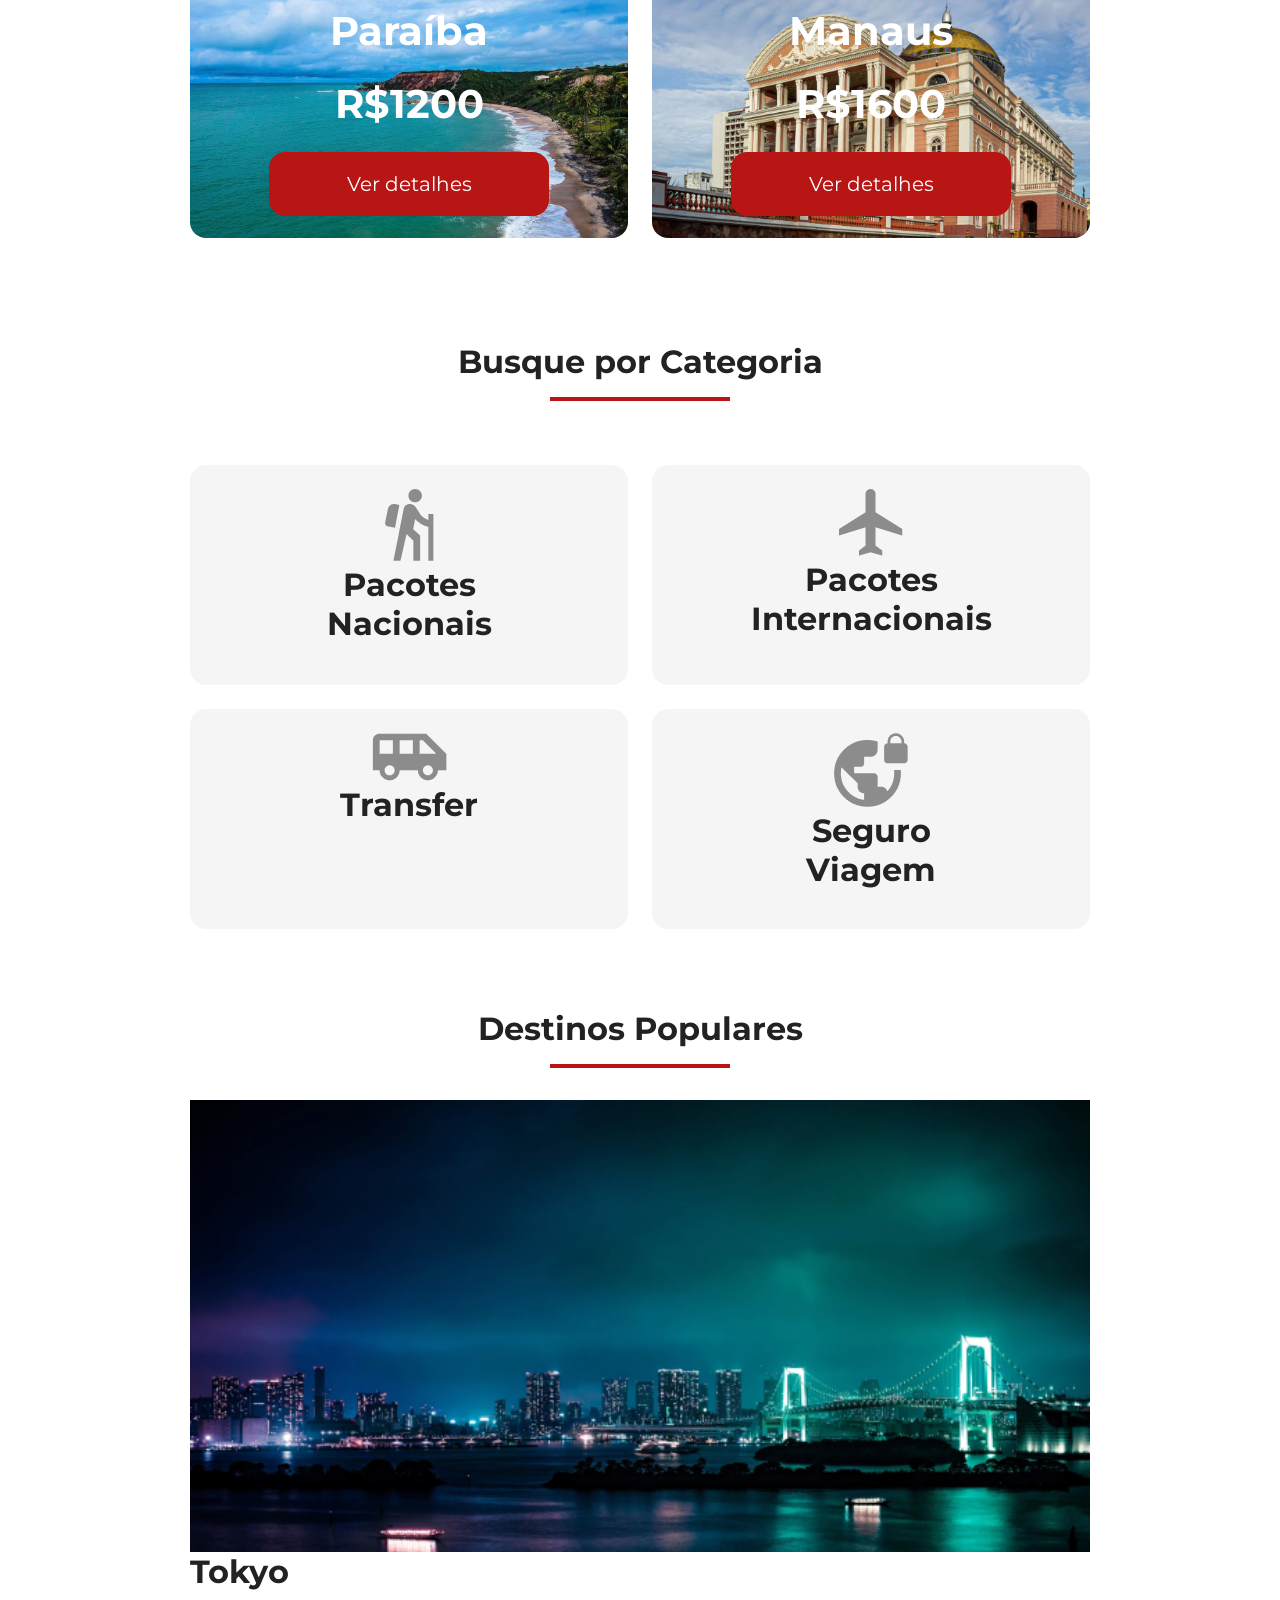
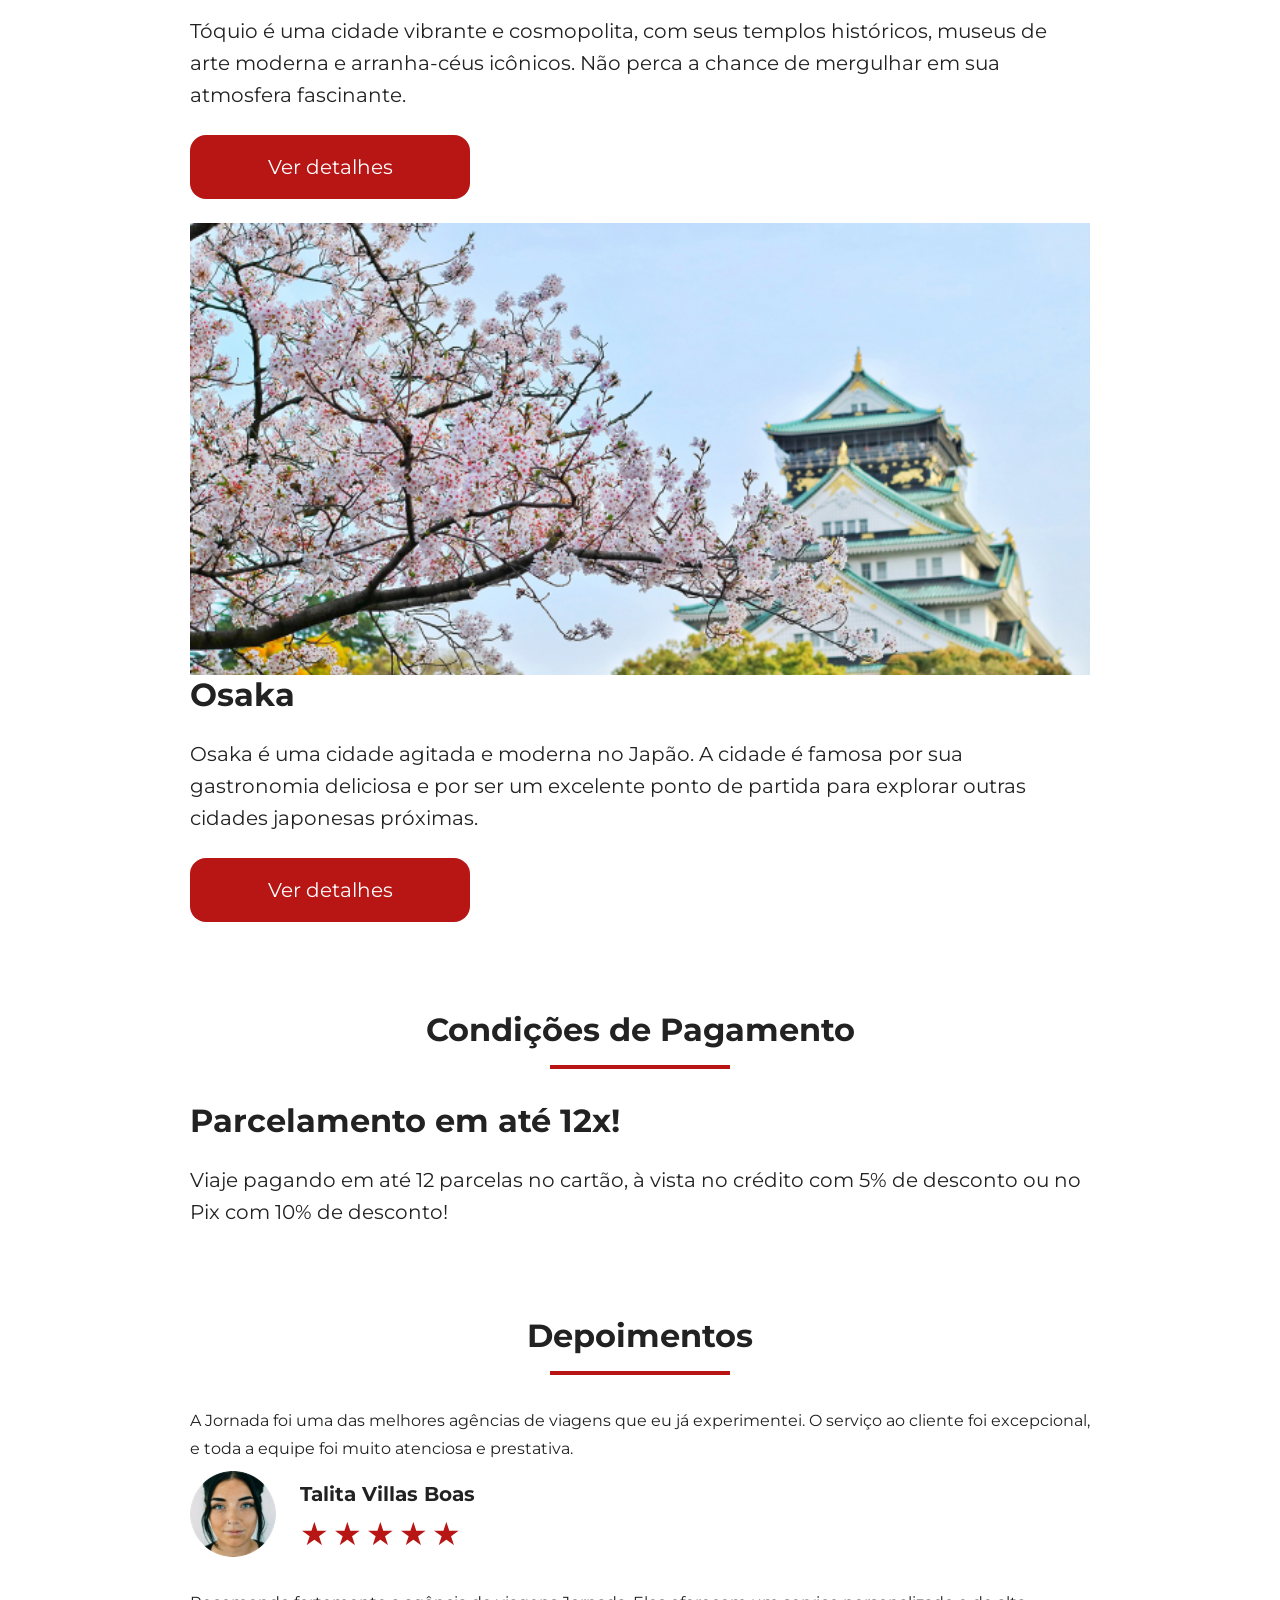
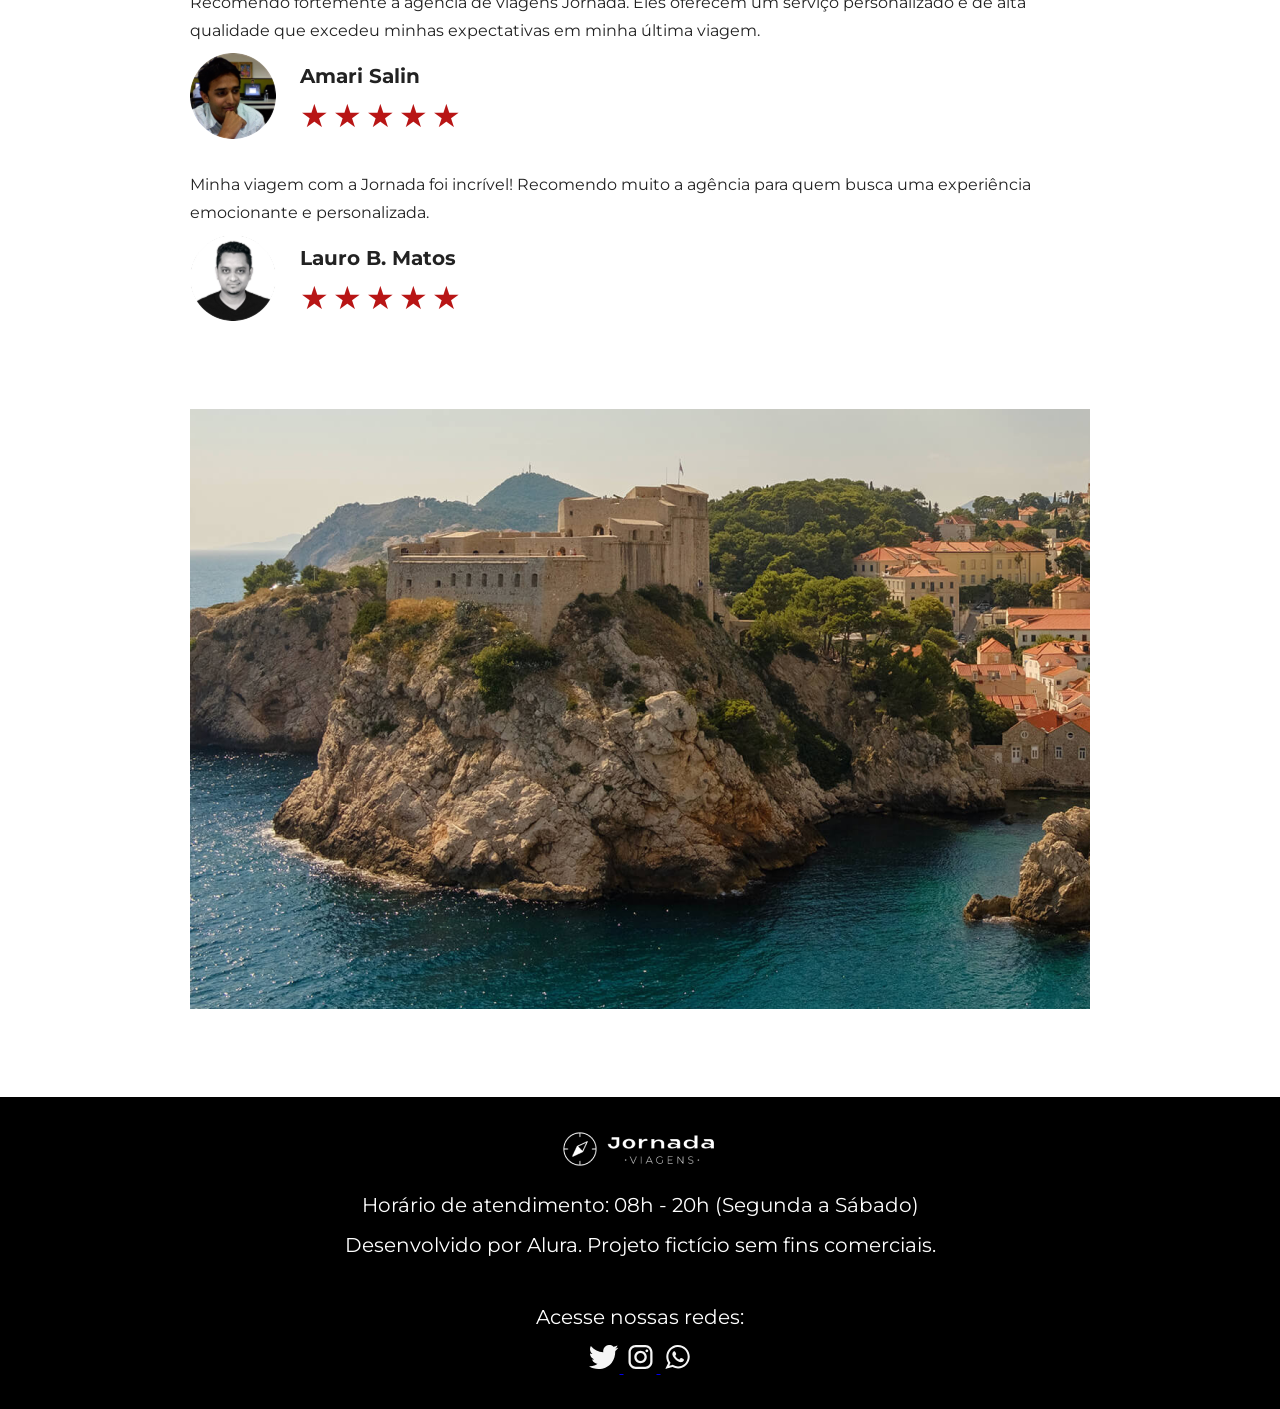
==== commit 40003573: "Adiciona meta OG" ====
--- a/index.html
+++ b/index.html
@@ -3,7 +3,18 @@
   <head>
     <meta charset="UTF-8" />
     <meta name="viewport" content="width=device-width, initial-scale=1.0" />
+    <meta name="description" content="Jornada Viagens, uma agência apaixonada por criar viagens inesquecíveis">
+
+     <meta  name="og:title" content="Jornada Viagens">
+     <meta  name="og:description" content="Jornada Viagens, uma agência apaixonada por criar viagens inesquecíveis">
+     <meta  name="og:image" content="https://wender-07.github.io/jornada-viagens/img/logo-footer.png">
+">
+     <meta  name="og:type" content="website">
+     <meta  name="og:url" content="https://wender-07.github.io/jornada-viagens">
+
+    <link rel="icon" href="favico.png" >
     <link rel="stylesheet" href="css/style.css" />
+
     <title>Jornada Viagens</title>
   </head>
   <body>
